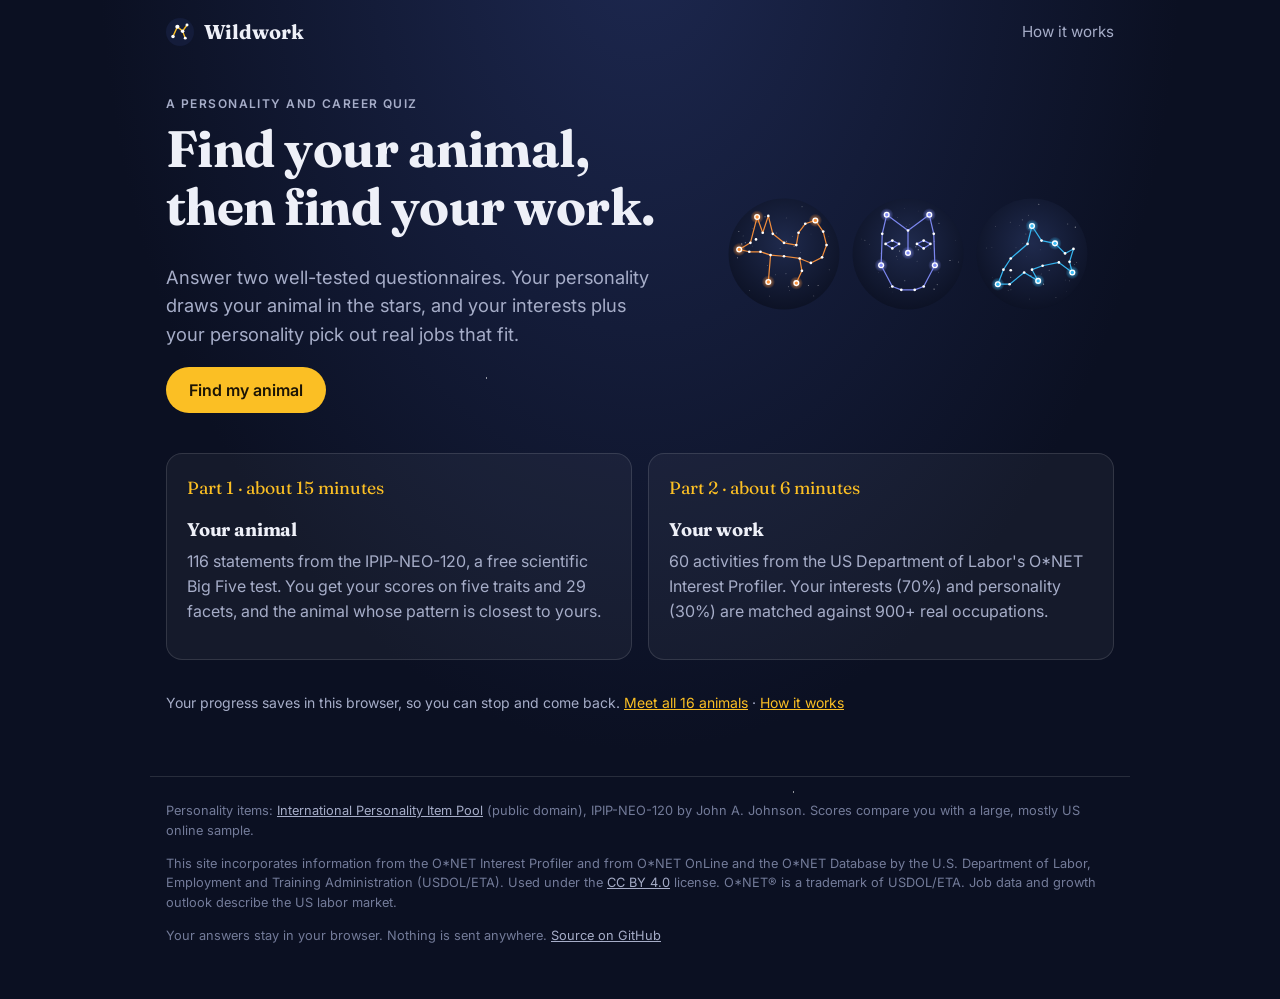
==== index.html @ 10aa59e4 "Build the Wildwork site: quizzes, constellation animals and job matching Static site at the repo roo" ====
<!doctype html>
<html lang="en">
<head>
<meta charset="utf-8">
<meta name="viewport" content="width=device-width, initial-scale=1">
<title>Wildwork</title>
<meta name="description" content="Find your animal, then find your work. A science-based personality and career quiz using the IPIP-NEO-120 and the O*NET Interest Profiler.">
<meta name="theme-color" content="#0b1022">
<meta property="og:title" content="Wildwork: find your animal, then find your work">
<meta property="og:description" content="A science-based personality quiz that draws your animal as a constellation, then matches you to real occupations.">
<link rel="icon" href="app/favicon.svg" type="image/svg+xml">
<link rel="preconnect" href="https://fonts.googleapis.com">
<link rel="preconnect" href="https://fonts.gstatic.com" crossorigin>
<link href="https://fonts.googleapis.com/css2?family=Fraunces:opsz,wght@9..144,500;9..144,700&family=Inter:wght@400;500;600&display=swap" rel="stylesheet">
<link rel="stylesheet" href="app/styles.css">
<script type="module" src="app/main.js"></script>
</head>
<body>
<div class="sky" aria-hidden="true"></div>
<header class="top">
  <a class="brand" href="#/"><img src="app/favicon.svg" alt="" width="28" height="28"> Wildwork</a>
  <nav><a href="#/method">How it works</a></nav>
</header>
<main id="app" tabindex="-1"><p class="loading">Loading…</p></main>
<footer class="foot">
  <p>Personality items: <a href="https://ipip.ori.org/">International Personality Item Pool</a> (public domain), IPIP-NEO-120 by John A. Johnson. Scores compare you with a large, mostly US online sample.</p>
  <p>This site incorporates information from the O*NET Interest Profiler and from O*NET OnLine and the O*NET Database by the U.S. Department of Labor, Employment and Training Administration (USDOL/ETA). Used under the <a href="https://creativecommons.org/licenses/by/4.0/">CC BY 4.0</a> license. O*NET® is a trademark of USDOL/ETA. Job data and growth outlook describe the US labor market.</p>
  <p>Your answers stay in your browser. Nothing is sent anywhere. <a href="https://github.com/Buddieh/Wildwork">Source on GitHub</a></p>
</footer>
</body>
</html>
---- app/styles.css ----
:root {
  color-scheme: dark;
  --bg: #0b1022;
  --bg2: #121a35;
  --panel: rgba(255, 255, 255, 0.045);
  --panel-strong: rgba(255, 255, 255, 0.08);
  --line: rgba(255, 255, 255, 0.12);
  --text: #eef0f8;
  --muted: #a6adc8;
  --faint: #737b99;
  --accent: #fbbf24;
  --accent-ink: #1b1405;
  --good: #4ade80;
  --warn: #fbbf24;
  --radius: 16px;
  --serif: "Fraunces", Georgia, serif;
  --sans: "Inter", system-ui, -apple-system, "Segoe UI", sans-serif;
}

* { box-sizing: border-box; }
html { -webkit-text-size-adjust: 100%; }
body {
  margin: 0;
  min-height: 100vh;
  background: radial-gradient(ellipse at 50% -10%, #1d2850 0%, var(--bg) 60%) fixed, var(--bg);
  color: var(--text);
  font: 16px/1.55 var(--sans);
  display: flex;
  flex-direction: column;
}
.sky {
  position: fixed; inset: 0; pointer-events: none; z-index: -1; opacity: .55;
  background-image:
    radial-gradient(1px 1px at 12% 18%, #fff 50%, transparent 51%),
    radial-gradient(1px 1px at 72% 12%, #fff 50%, transparent 51%),
    radial-gradient(1.5px 1.5px at 38% 42%, #fff 50%, transparent 51%),
    radial-gradient(1px 1px at 88% 56%, #fff 50%, transparent 51%),
    radial-gradient(1px 1px at 22% 78%, #fff 50%, transparent 51%),
    radial-gradient(1.5px 1.5px at 62% 88%, #fff 50%, transparent 51%),
    radial-gradient(1px 1px at 52% 26%, #fff 50%, transparent 51%),
    radial-gradient(1px 1px at 6% 52%, #fff 50%, transparent 51%),
    radial-gradient(1px 1px at 94% 30%, #fff 50%, transparent 51%),
    radial-gradient(1px 1px at 80% 80%, #fff 50%, transparent 51%);
}
a { color: var(--accent); }
h1, h2, h3 { font-family: var(--serif); font-weight: 700; line-height: 1.15; margin: 0 0 .5em; letter-spacing: -0.01em; }
h1 { font-size: clamp(2rem, 6vw, 3.2rem); }
h2 { font-size: clamp(1.4rem, 4vw, 1.9rem); }
h3 { font-size: 1.15rem; }
p { margin: 0 0 1em; }
.muted { color: var(--muted); }
.small { font-size: .875rem; }

.top {
  display: flex; align-items: center; justify-content: space-between;
  max-width: 980px; width: 100%; margin: 0 auto; padding: 16px;
}
.brand { display: flex; align-items: center; gap: 10px; color: var(--text); text-decoration: none; font-family: var(--serif); font-weight: 700; font-size: 1.25rem; }
.top nav a { color: var(--muted); text-decoration: none; font-size: .95rem; }
.top nav a:hover { color: var(--text); }

main { flex: 1; width: 100%; max-width: 980px; margin: 0 auto; padding: 8px 16px 48px; outline: none; }
.loading { color: var(--muted); text-align: center; margin-top: 20vh; }
.foot { max-width: 980px; margin: 0 auto; padding: 24px 16px 40px; color: var(--faint); font-size: .8rem; border-top: 1px solid var(--line); }
.foot a { color: var(--muted); }

.btn {
  display: inline-flex; align-items: center; justify-content: center; gap: 8px;
  font: 600 1rem var(--sans); border-radius: 999px; padding: 12px 22px; cursor: pointer;
  border: 1px solid var(--line); background: var(--panel-strong); color: var(--text); text-decoration: none;
  transition: transform .1s, background .15s;
}
.btn:hover { background: rgba(255, 255, 255, .14); }
.btn:active { transform: translateY(1px); }
.btn.primary { background: var(--accent); color: var(--accent-ink); border-color: transparent; }
.btn.primary:hover { background: #fcd34d; }
.btn.ghost { background: transparent; }
.btn:disabled { opacity: .4; cursor: default; }
.btn:focus-visible, .opt:focus-visible, .chip:focus-visible, summary:focus-visible { outline: 2px solid var(--accent); outline-offset: 2px; }
.row { display: flex; flex-wrap: wrap; gap: 12px; align-items: center; }

.card { background: var(--panel); border: 1px solid var(--line); border-radius: var(--radius); padding: 20px; }
.stack > * + * { margin-top: 16px; }

/* Home */
.hero { display: grid; gap: 32px; align-items: center; padding: 24px 0 8px; }
@media (min-width: 760px) { .hero { grid-template-columns: 1.1fr .9fr; } }
.hero .lede { font-size: 1.15rem; color: var(--muted); max-width: 34em; }
.hero-art { display: grid; grid-template-columns: repeat(3, 1fr); gap: 12px; max-width: 360px; margin: 0 auto; }
.hero-art svg { width: 100%; height: auto; }
.steps { display: grid; gap: 16px; margin: 32px 0; }
@media (min-width: 760px) { .steps { grid-template-columns: 1fr 1fr; } }
.steps .num { font-family: var(--serif); color: var(--accent); font-size: 1.1rem; }
.notice { border-left: 3px solid var(--warn); padding: 12px 16px; background: rgba(251, 191, 36, .08); border-radius: 0 12px 12px 0; }

/* Forms */
.field { display: grid; gap: 6px; }
.field label, .field legend { font-weight: 600; }
.field input, .field select {
  font: inherit; color: var(--text); background: var(--bg2); border: 1px solid var(--line);
  border-radius: 10px; padding: 10px 12px; max-width: 220px;
}
fieldset { border: 0; padding: 0; margin: 0; }
.chips { display: flex; flex-wrap: wrap; gap: 8px; }
.chip {
  font: 500 .9rem var(--sans); color: var(--text); background: var(--panel); border: 1px solid var(--line);
  border-radius: 999px; padding: 8px 14px; cursor: pointer;
}
.chip[aria-pressed="true"] { background: var(--accent); color: var(--accent-ink); border-color: transparent; }

/* Quiz */
.quiz { max-width: 620px; margin: 0 auto; padding-top: 12px; }
.progress { height: 6px; background: var(--panel-strong); border-radius: 999px; overflow: hidden; }
.progress > div { height: 100%; background: linear-gradient(90deg, #818cf8, var(--accent)); border-radius: 999px; transition: width .25s; }
.count { color: var(--muted); font-size: .875rem; margin: 10px 0 28px; display: flex; justify-content: space-between; gap: 12px; }
.prompt { color: var(--muted); margin-bottom: 6px; font-size: .95rem; }
.item { font-family: var(--serif); font-weight: 500; font-size: clamp(1.5rem, 5vw, 2.1rem); line-height: 1.2; margin: 0 0 28px; min-height: 2.4em; }
.options { display: grid; gap: 10px; }
.opt {
  display: flex; align-items: center; gap: 14px; width: 100%; text-align: left;
  font: 500 1rem var(--sans); color: var(--text); background: var(--panel); border: 1px solid var(--line);
  border-radius: 12px; padding: 14px 16px; cursor: pointer; transition: background .12s, border-color .12s;
}
.opt:hover { background: var(--panel-strong); }
.opt .key { width: 26px; height: 26px; border-radius: 50%; display: grid; place-items: center; font-size: .8rem; color: var(--muted); border: 1px solid var(--line); flex: none; }
.opt[aria-pressed="true"] { border-color: var(--accent); background: rgba(251, 191, 36, .12); }
.opt[aria-pressed="true"] .key { background: var(--accent); color: var(--accent-ink); border-color: transparent; }
.quiz-nav { display: flex; justify-content: space-between; margin-top: 24px; }
.hint { color: var(--faint); font-size: .8rem; text-align: center; margin-top: 20px; }
@media (hover: none) { .hint { display: none; } }

/* Constellation */
.constellation { display: block; max-width: 100%; height: auto; }
.constellation .cl-label { font: 700 9px var(--sans); fill: #fff; }
.constellation.animate .cl-line { stroke-dasharray: 1; stroke-dashoffset: 1; animation: cl-draw .6s ease-out forwards; }
.constellation.animate .cl-star, .constellation.animate .cl-trait { opacity: 0; animation: cl-in .5s ease-out forwards; }
@keyframes cl-draw { to { stroke-dashoffset: 0; } }
@keyframes cl-in { from { opacity: 0; } to { opacity: 1; } }
@media (prefers-reduced-motion: reduce) {
  .constellation.animate .cl-line, .constellation.animate .cl-star, .constellation.animate .cl-trait { animation: none; opacity: 1; stroke-dashoffset: 0; }
}

/* Animal reveal */
.reveal { display: grid; gap: 28px; align-items: center; padding-top: 12px; }
@media (min-width: 760px) { .reveal { grid-template-columns: 340px 1fr; } }
.reveal .art { max-width: 340px; width: 100%; margin: 0 auto; }
.eyebrow { text-transform: uppercase; letter-spacing: .12em; font-size: .75rem; color: var(--muted); font-weight: 600; margin-bottom: 6px; }
.tagline { font-size: 1.2rem; color: var(--muted); }
.blend { display: flex; height: 10px; border-radius: 999px; overflow: hidden; margin: 14px 0 6px; background: var(--panel-strong); }
.blend span { display: block; height: 100%; }
.blend-legend { display: flex; flex-wrap: wrap; gap: 4px 14px; font-size: .85rem; color: var(--muted); }
.blend-legend i { display: inline-block; width: 9px; height: 9px; border-radius: 50%; margin-right: 6px; }
.lists { display: grid; gap: 16px; }
@media (min-width: 640px) { .lists { grid-template-columns: 1fr 1fr; } }
.lists ul { margin: 0; padding-left: 1.1em; }
.lists li + li { margin-top: 4px; }
.section { margin-top: 40px; }

/* Trait bars */
.trait { padding: 16px 0; border-top: 1px solid var(--line); }
.trait:first-of-type { border-top: 0; }
.trait-head { display: flex; justify-content: space-between; gap: 12px; align-items: baseline; }
.trait-head h3 { margin: 0; }
.pct { font-family: var(--serif); font-size: 1.4rem; font-weight: 700; white-space: nowrap; }
.pct small { font: 500 .75rem var(--sans); color: var(--muted); margin-left: 4px; }
.meter { position: relative; height: 12px; margin: 12px 0 6px; background: var(--panel-strong); border-radius: 999px; }
.meter .band { position: absolute; top: 0; bottom: 0; border-radius: 999px; opacity: .35; }
.meter .dot { position: absolute; top: 50%; width: 16px; height: 16px; border-radius: 50%; transform: translate(-50%, -50%); border: 2px solid var(--bg); }
.meter .mid { position: absolute; left: 50%; top: -3px; bottom: -3px; width: 1px; background: var(--line); }
.poles { display: flex; justify-content: space-between; gap: 16px; font-size: .8rem; color: var(--faint); }
.poles span:last-child { text-align: right; }
details.facets { margin-top: 10px; }
details summary { cursor: pointer; color: var(--muted); font-size: .9rem; }
.facet { display: grid; grid-template-columns: minmax(0, 1fr) 120px 42px; gap: 10px; align-items: center; padding: 6px 0; font-size: .9rem; }
.facet .meter { margin: 0; height: 8px; }
.facet .meter .dot { width: 11px; height: 11px; }
.facet .fn { font-weight: 500; }
.facet .fd { display: block; color: var(--faint); font-size: .8rem; }
.facet .fp { text-align: right; color: var(--muted); }
@media (max-width: 480px) { .facet { grid-template-columns: minmax(0, 1fr) 80px 36px; } }

/* Interests */
.riasec { display: grid; gap: 10px; }
.ri { display: grid; grid-template-columns: 120px 1fr 40px; gap: 12px; align-items: center; }
.ri .bar { height: 12px; background: var(--panel-strong); border-radius: 999px; overflow: hidden; }
.ri .bar > div { height: 100%; border-radius: 999px; }
.ri .v { text-align: right; color: var(--muted); font-size: .9rem; }
.ri .n { font-weight: 600; }
.ri .n small { display: block; font-weight: 400; color: var(--faint); font-size: .75rem; }
.code { font-family: var(--serif); font-size: 2rem; letter-spacing: .08em; }

/* Jobs */
.filters { display: grid; gap: 14px; margin: 16px 0 20px; }
.filters input[type="search"] { font: inherit; color: var(--text); background: var(--bg2); border: 1px solid var(--line); border-radius: 10px; padding: 10px 12px; width: 100%; max-width: 360px; }
.jobs { display: grid; gap: 12px; }
.job { background: var(--panel); border: 1px solid var(--line); border-radius: var(--radius); padding: 16px 18px; }
.job-top { display: grid; grid-template-columns: 36px 1fr; gap: 12px; }
.rank { font-family: var(--serif); font-size: 1.3rem; color: var(--faint); }
.job h3 { margin: 0 0 4px; }
.aka { color: var(--muted); font-size: .85rem; margin: 0 0 10px; }
.badges { display: flex; flex-wrap: wrap; gap: 6px; margin-bottom: 10px; }
.badge { font-size: .75rem; font-weight: 600; padding: 3px 10px; border-radius: 999px; background: var(--panel-strong); color: var(--muted); }
.badge.grow { background: rgba(74, 222, 128, .14); color: var(--good); }
.fits { display: grid; grid-template-columns: 1fr 1fr; gap: 8px 20px; font-size: .85rem; }
.fit .lbl { display: flex; justify-content: space-between; color: var(--muted); }
.fit .lbl b { color: var(--text); font-weight: 600; }
.fit .bar { height: 6px; background: var(--panel-strong); border-radius: 999px; margin-top: 4px; overflow: hidden; }
.fit .bar > div { height: 100%; border-radius: 999px; background: var(--accent); }
.job details { margin-top: 12px; }
.job details[open] summary { margin-bottom: 10px; }
.why { font-size: .9rem; }
.why ul { margin: 6px 0 12px; padding-left: 1.1em; }
.more { text-align: center; margin-top: 20px; }

.banner { background: var(--panel-strong); border: 1px solid var(--line); border-radius: 12px; padding: 12px 16px; margin-bottom: 20px; display: flex; flex-wrap: wrap; gap: 12px; align-items: center; justify-content: space-between; }
.toast { position: fixed; left: 50%; bottom: 24px; transform: translateX(-50%); background: #fff; color: #111; padding: 10px 18px; border-radius: 999px; font-weight: 600; font-size: .9rem; box-shadow: 0 8px 30px rgba(0, 0, 0, .4); }

.method h2 { margin-top: 1.6em; }
.method { max-width: 720px; }
.method li + li { margin-top: 6px; }

.gallery { display: grid; grid-template-columns: repeat(auto-fill, minmax(140px, 1fr)); gap: 16px; }
.gallery figure { margin: 0; text-align: center; }
.gallery figcaption { font-weight: 600; margin-top: 6px; }
.gallery figcaption small { display: block; font-weight: 400; color: var(--faint); }
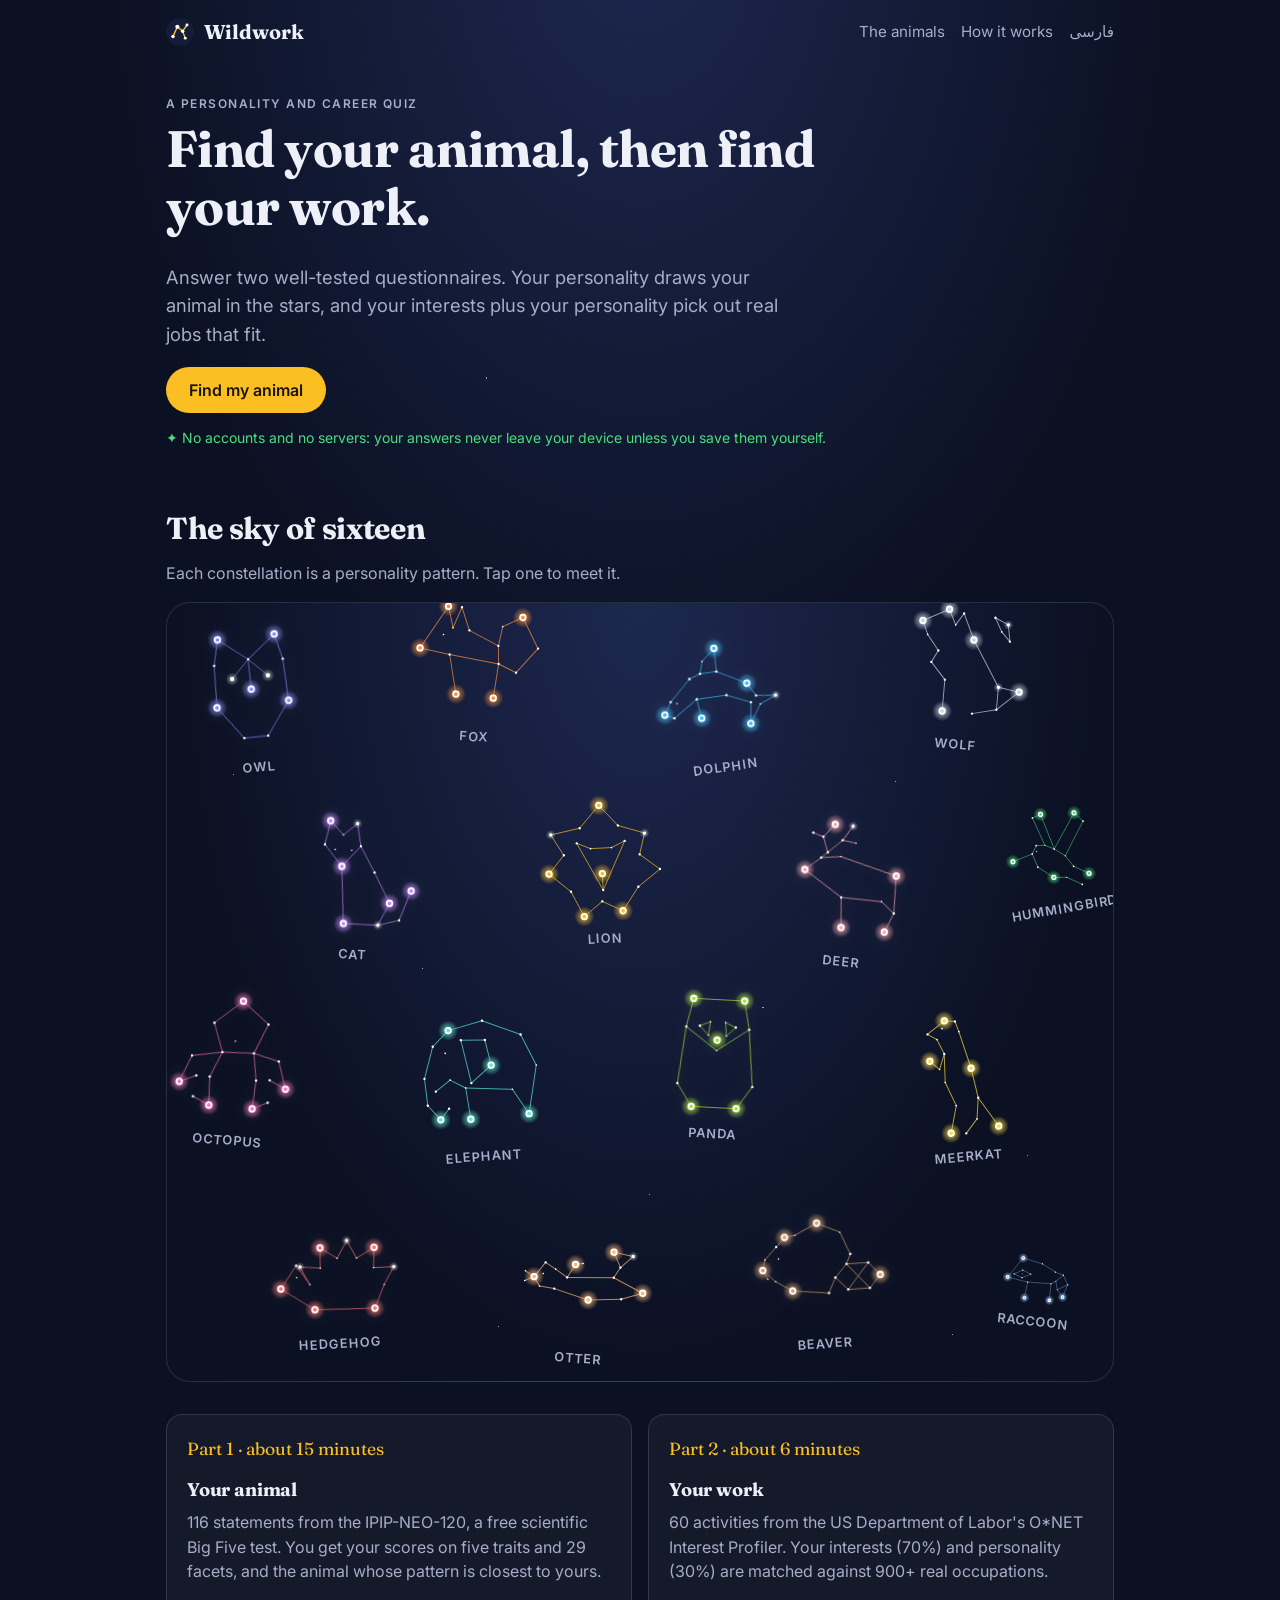
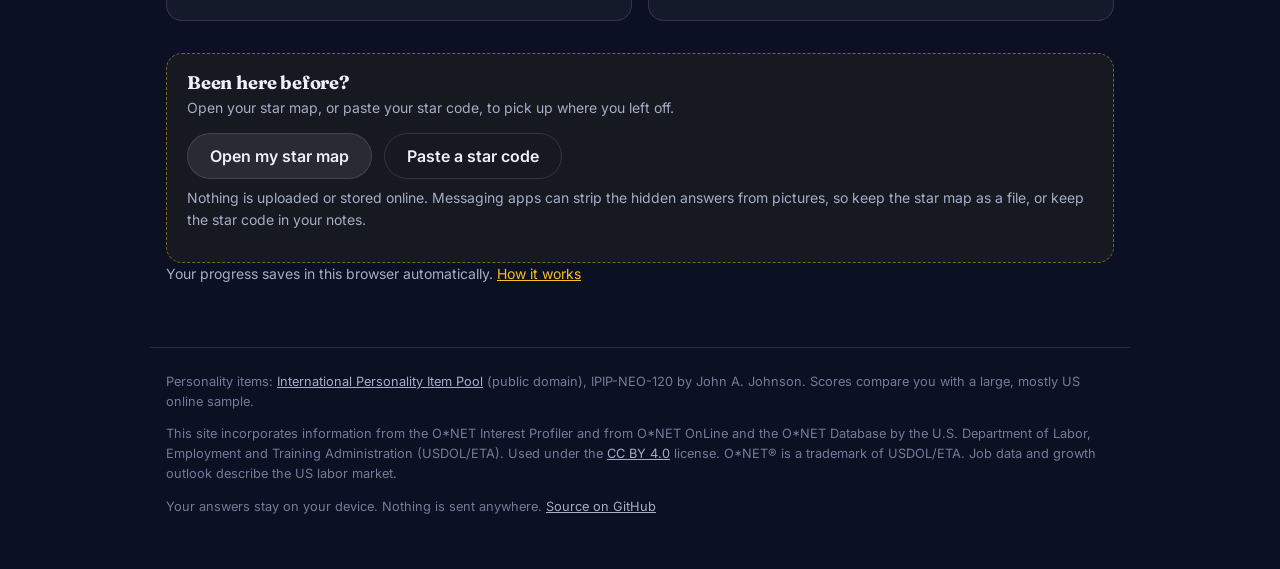
==== commit eaf9dad1: "Add star map saving, Persian version, home sky and clickable trait stars - Star map: a PNG of your c" ====
--- a/index.html
+++ b/index.html
@@ -13,19 +13,16 @@
 <link rel="preconnect" href="https://fonts.gstatic.com" crossorigin>
 <link href="https://fonts.googleapis.com/css2?family=Fraunces:opsz,wght@9..144,500;9..144,700&family=Inter:wght@400;500;600&display=swap" rel="stylesheet">
 <link rel="stylesheet" href="app/styles.css">
+<link rel="alternate" hreflang="fa" href="fa/">
 <script type="module" src="app/main.js"></script>
 </head>
 <body>
 <div class="sky" aria-hidden="true"></div>
 <header class="top">
   <a class="brand" href="#/"><img src="app/favicon.svg" alt="" width="28" height="28"> Wildwork</a>
-  <nav><a href="#/method">How it works</a></nav>
+  <nav></nav>
 </header>
 <main id="app" tabindex="-1"><p class="loading">Loading…</p></main>
-<footer class="foot">
-  <p>Personality items: <a href="https://ipip.ori.org/">International Personality Item Pool</a> (public domain), IPIP-NEO-120 by John A. Johnson. Scores compare you with a large, mostly US online sample.</p>
-  <p>This site incorporates information from the O*NET Interest Profiler and from O*NET OnLine and the O*NET Database by the U.S. Department of Labor, Employment and Training Administration (USDOL/ETA). Used under the <a href="https://creativecommons.org/licenses/by/4.0/">CC BY 4.0</a> license. O*NET® is a trademark of USDOL/ETA. Job data and growth outlook describe the US labor market.</p>
-  <p>Your answers stay in your browser. Nothing is sent anywhere. <a href="https://github.com/Buddieh/Wildwork">Source on GitHub</a></p>
-</footer>
+<footer class="foot"></footer>
 </body>
 </html>
--- a/app/styles.css
+++ b/app/styles.css
@@ -16,8 +16,13 @@
   --serif: "Fraunces", Georgia, serif;
   --sans: "Inter", system-ui, -apple-system, "Segoe UI", sans-serif;
 }
+html[lang="fa"] { --serif: "Vazirmatn", Tahoma, sans-serif; --sans: "Vazirmatn", Tahoma, sans-serif; }
+html[lang="fa"] h1, html[lang="fa"] h2, html[lang="fa"] h3 { letter-spacing: 0; line-height: 1.4; }
+html[lang="fa"] body { line-height: 1.85; }
+html[lang="fa"] .eyebrow { letter-spacing: 0; }
 
 * { box-sizing: border-box; }
+[hidden] { display: none !important; }
 html { -webkit-text-size-adjust: 100%; }
 body {
   margin: 0;
@@ -56,6 +61,7 @@
   max-width: 980px; width: 100%; margin: 0 auto; padding: 16px;
 }
 .brand { display: flex; align-items: center; gap: 10px; color: var(--text); text-decoration: none; font-family: var(--serif); font-weight: 700; font-size: 1.25rem; }
+.top nav { display: flex; gap: 16px; flex-wrap: wrap; justify-content: flex-end; }
 .top nav a { color: var(--muted); text-decoration: none; font-size: .95rem; }
 .top nav a:hover { color: var(--text); }
 
@@ -83,15 +89,14 @@
 .stack > * + * { margin-top: 16px; }
 
 /* Home */
-.hero { display: grid; gap: 32px; align-items: center; padding: 24px 0 8px; }
-@media (min-width: 760px) { .hero { grid-template-columns: 1.1fr .9fr; } }
+.hero { padding: 24px 0 8px; max-width: 760px; }
 .hero .lede { font-size: 1.15rem; color: var(--muted); max-width: 34em; }
-.hero-art { display: grid; grid-template-columns: repeat(3, 1fr); gap: 12px; max-width: 360px; margin: 0 auto; }
-.hero-art svg { width: 100%; height: auto; }
+.privacy { color: var(--good); margin-top: 14px; }
+.privacy::before { content: "✦ "; }
 .steps { display: grid; gap: 16px; margin: 32px 0; }
 @media (min-width: 760px) { .steps { grid-template-columns: 1fr 1fr; } }
 .steps .num { font-family: var(--serif); color: var(--accent); font-size: 1.1rem; }
-.notice { border-left: 3px solid var(--warn); padding: 12px 16px; background: rgba(251, 191, 36, .08); border-radius: 0 12px 12px 0; }
+.notice { border-inline-start: 3px solid var(--warn); padding: 12px 16px; background: rgba(251, 191, 36, .08); border-radius: 12px; }
 
 /* Forms */
 .field { display: grid; gap: 6px; }
@@ -117,7 +122,7 @@
 .item { font-family: var(--serif); font-weight: 500; font-size: clamp(1.5rem, 5vw, 2.1rem); line-height: 1.2; margin: 0 0 28px; min-height: 2.4em; }
 .options { display: grid; gap: 10px; }
 .opt {
-  display: flex; align-items: center; gap: 14px; width: 100%; text-align: left;
+  display: flex; align-items: center; gap: 14px; width: 100%; text-align: start;
   font: 500 1rem var(--sans); color: var(--text); background: var(--panel); border: 1px solid var(--line);
   border-radius: 12px; padding: 14px 16px; cursor: pointer; transition: background .12s, border-color .12s;
 }
@@ -149,10 +154,10 @@
 .blend { display: flex; height: 10px; border-radius: 999px; overflow: hidden; margin: 14px 0 6px; background: var(--panel-strong); }
 .blend span { display: block; height: 100%; }
 .blend-legend { display: flex; flex-wrap: wrap; gap: 4px 14px; font-size: .85rem; color: var(--muted); }
-.blend-legend i { display: inline-block; width: 9px; height: 9px; border-radius: 50%; margin-right: 6px; }
+.blend-legend i { display: inline-block; width: 9px; height: 9px; border-radius: 50%; margin-inline-end: 6px; }
 .lists { display: grid; gap: 16px; }
 @media (min-width: 640px) { .lists { grid-template-columns: 1fr 1fr; } }
-.lists ul { margin: 0; padding-left: 1.1em; }
+.lists ul { margin: 0; padding-inline-start: 1.1em; }
 .lists li + li { margin-top: 4px; }
 .section { margin-top: 40px; }
 
@@ -162,13 +167,14 @@
 .trait-head { display: flex; justify-content: space-between; gap: 12px; align-items: baseline; }
 .trait-head h3 { margin: 0; }
 .pct { font-family: var(--serif); font-size: 1.4rem; font-weight: 700; white-space: nowrap; }
-.pct small { font: 500 .75rem var(--sans); color: var(--muted); margin-left: 4px; }
+.pct small { font: 500 .75rem var(--sans); color: var(--muted); margin-inline-start: 4px; }
 .meter { position: relative; height: 12px; margin: 12px 0 6px; background: var(--panel-strong); border-radius: 999px; }
 .meter .band { position: absolute; top: 0; bottom: 0; border-radius: 999px; opacity: .35; }
 .meter .dot { position: absolute; top: 50%; width: 16px; height: 16px; border-radius: 50%; transform: translate(-50%, -50%); border: 2px solid var(--bg); }
-.meter .mid { position: absolute; left: 50%; top: -3px; bottom: -3px; width: 1px; background: var(--line); }
+[dir="rtl"] .meter .dot { transform: translate(50%, -50%); }
+.meter .mid { position: absolute; inset-inline-start: 50%; top: -3px; bottom: -3px; width: 1px; background: var(--line); }
 .poles { display: flex; justify-content: space-between; gap: 16px; font-size: .8rem; color: var(--faint); }
-.poles span:last-child { text-align: right; }
+.poles span:last-child { text-align: end; }
 details.facets { margin-top: 10px; }
 details summary { cursor: pointer; color: var(--muted); font-size: .9rem; }
 .facet { display: grid; grid-template-columns: minmax(0, 1fr) 120px 42px; gap: 10px; align-items: center; padding: 6px 0; font-size: .9rem; }
@@ -176,7 +182,7 @@
 .facet .meter .dot { width: 11px; height: 11px; }
 .facet .fn { font-weight: 500; }
 .facet .fd { display: block; color: var(--faint); font-size: .8rem; }
-.facet .fp { text-align: right; color: var(--muted); }
+.facet .fp { text-align: end; color: var(--muted); }
 @media (max-width: 480px) { .facet { grid-template-columns: minmax(0, 1fr) 80px 36px; } }
 
 /* Interests */
@@ -184,7 +190,7 @@
 .ri { display: grid; grid-template-columns: 120px 1fr 40px; gap: 12px; align-items: center; }
 .ri .bar { height: 12px; background: var(--panel-strong); border-radius: 999px; overflow: hidden; }
 .ri .bar > div { height: 100%; border-radius: 999px; }
-.ri .v { text-align: right; color: var(--muted); font-size: .9rem; }
+.ri .v { text-align: end; color: var(--muted); font-size: .9rem; }
 .ri .n { font-weight: 600; }
 .ri .n small { display: block; font-weight: 400; color: var(--faint); font-size: .75rem; }
 .code { font-family: var(--serif); font-size: 2rem; letter-spacing: .08em; }
@@ -209,7 +215,7 @@
 .job details { margin-top: 12px; }
 .job details[open] summary { margin-bottom: 10px; }
 .why { font-size: .9rem; }
-.why ul { margin: 6px 0 12px; padding-left: 1.1em; }
+.why ul { margin: 6px 0 12px; padding-inline-start: 1.1em; }
 .more { text-align: center; margin-top: 20px; }
 
 .banner { background: var(--panel-strong); border: 1px solid var(--line); border-radius: 12px; padding: 12px 16px; margin-bottom: 20px; display: flex; flex-wrap: wrap; gap: 12px; align-items: center; justify-content: space-between; }
@@ -223,3 +229,63 @@
 .gallery figure { margin: 0; text-align: center; }
 .gallery figcaption { font-weight: 600; margin-top: 6px; }
 .gallery figcaption small { display: block; font-weight: 400; color: var(--faint); }
+
+.trait-head .plain { font: 400 .875rem var(--sans); color: var(--muted); }
+.trait.lit { background: rgba(255, 255, 255, .04); border-radius: 12px; box-shadow: 0 0 0 1px var(--line); padding-inline: 12px; margin-inline: -12px; }
+
+/* Constellation stars */
+.constellation .cl-twinkle circle:last-child { animation: twinkle var(--tw, 4s) ease-in-out var(--twd, 0s) infinite; }
+@keyframes twinkle { 0%, 100% { opacity: 1; } 50% { opacity: .35; } }
+.constellation .cl-hit { cursor: pointer; outline: none; }
+.constellation .cl-hit .cl-glow { transition: r .2s, opacity .2s; }
+.constellation .cl-hit:hover .cl-glow, .constellation .cl-hit:focus-visible .cl-glow, .constellation .cl-hit.active .cl-glow { opacity: 1; filter: brightness(1.6); }
+.constellation .cl-hit.active circle:nth-child(3) { stroke: #fff; stroke-width: 1.5; }
+.constellation.animate .cl-trait.cl-hit { animation: cl-in .5s ease-out forwards, pulse 2.8s ease-in-out 2.5s 2; }
+@keyframes pulse { 50% { filter: brightness(1.8); } }
+@media (prefers-reduced-motion: reduce) { .constellation .cl-twinkle circle:last-child { animation: none; } }
+.star-info { text-align: center; color: var(--muted); min-height: 3em; margin: 10px 0 0; }
+.star-info b { color: var(--text); }
+.star-info a { text-decoration: none; }
+
+/* Home sky */
+.skyfield {
+  position: relative; height: clamp(520px, 80vw, 780px); margin-top: 12px; border-radius: 24px; overflow: hidden;
+  background: radial-gradient(ellipse at 50% 0%, #1d2850 0%, #0b1022 70%);
+  border: 1px solid var(--line);
+}
+.skyfield::before {
+  content: ""; position: absolute; inset: 0; opacity: .6;
+  background-image:
+    radial-gradient(1px 1px at 7% 22%, #fff 50%, transparent 51%), radial-gradient(1px 1px at 27% 47%, #fff 50%, transparent 51%),
+    radial-gradient(1px 1px at 41% 18%, #fff 50%, transparent 51%), radial-gradient(1.5px 1.5px at 63% 52%, #fff 50%, transparent 51%),
+    radial-gradient(1px 1px at 77% 23%, #fff 50%, transparent 51%), radial-gradient(1px 1px at 91% 71%, #fff 50%, transparent 51%),
+    radial-gradient(1px 1px at 13% 73%, #fff 50%, transparent 51%), radial-gradient(1.5px 1.5px at 51% 76%, #fff 50%, transparent 51%),
+    radial-gradient(1px 1px at 35% 93%, #fff 50%, transparent 51%), radial-gradient(1px 1px at 83% 94%, #fff 50%, transparent 51%);
+}
+.sky-animal {
+  position: absolute; left: clamp(48px, var(--x), calc(100% - 48px)); top: var(--y); transform: translate(-50%, -50%) rotate(var(--rot));
+  display: grid; justify-items: center; text-decoration: none; color: var(--muted); font-size: .8rem; letter-spacing: .08em;
+  transition: transform .25s;
+}
+.sky-animal svg { width: clamp(78px, 19vw, 150px); height: auto; }
+.sky-animal span { margin-top: -6px; text-transform: uppercase; font-weight: 600; }
+html[lang="fa"] .sky-animal span { text-transform: none; letter-spacing: 0; }
+.sky-animal:hover, .sky-animal:focus-visible { transform: translate(-50%, -50%) rotate(0deg) scale(1.08); color: var(--text); }
+.skyfield .sky-animal:nth-child(odd) svg { filter: drop-shadow(0 0 6px rgba(255, 255, 255, .12)); }
+
+/* Saving */
+.savebox { margin-top: 28px; padding: 18px 20px; border-radius: var(--radius); border: 1px dashed rgba(251, 191, 36, .45); background: rgba(251, 191, 36, .05); }
+.savebox h3 { margin-bottom: 4px; }
+.savebox .row { margin: 12px 0 8px; }
+.savebox .paste { display: flex; gap: 8px; margin: 8px 0; flex-wrap: wrap; }
+.savebox .paste input { flex: 1; min-width: 200px; font: 500 .9rem ui-monospace, monospace; color: var(--text); background: var(--bg2); border: 1px solid var(--line); border-radius: 10px; padding: 10px 12px; }
+.savebox .warn { color: #fca5a5; }
+label.btn { cursor: pointer; }
+body.dropping #savebox { border-style: solid; background: rgba(251, 191, 36, .14); }
+
+/* Type codes */
+.types { display: grid; gap: 16px; }
+@media (min-width: 640px) { .types { grid-template-columns: 1fr 1fr; } }
+.types .code { margin: 4px 0 8px; }
+.faint { opacity: .4; }
+.gallery a { text-decoration: none; color: inherit; }
